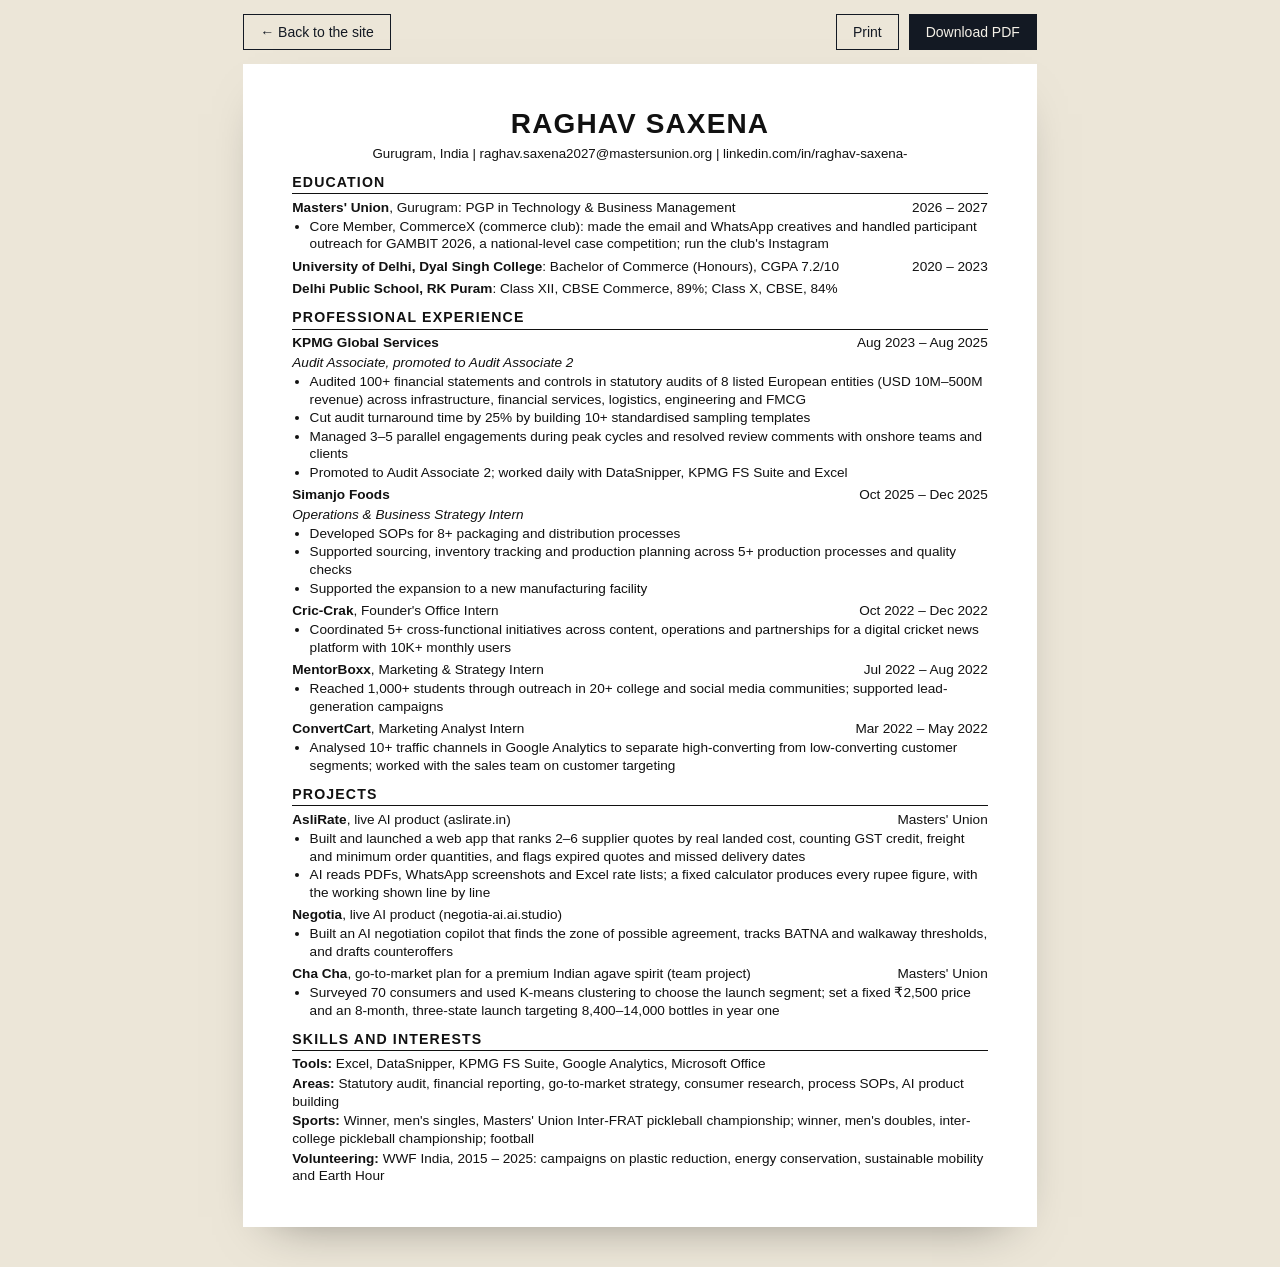
==== resume.html @ e47d23f4 "Add files via upload" ====
<!doctype html>
<html lang="en">
<head>
<meta charset="utf-8">
<meta name="viewport" content="width=device-width, initial-scale=1">
<title>Raghav Saxena | Résumé</title>
<meta name="description" content="Résumé of Raghav Saxena: PGP in Technology & Business Management at Masters' Union, two years of audit at KPMG Global Services, and two live AI products.">
<link rel="icon" href="favicon.svg" type="image/svg+xml">
<style>
  @page { size: A4; margin: 11mm 13mm; }
  * { box-sizing: border-box; }
  html { background: #ece6d8; }
  body { margin: 0; font-family: Calibri, Carlito, Arial, Helvetica, sans-serif; font-size: 10.2pt; line-height: 1.3; color: #111; }
  a { color: inherit; text-decoration: none; }
  .bar { max-width: 210mm; margin: 0 auto; padding: 14px 0; display: flex; gap: 10px; align-items: center; justify-content: space-between; font-size: 14px; }
  .bar div { display: flex; gap: 10px; }
  .bar a, .bar button { font: inherit; border: 1px solid #131923; padding: 8px 16px; background: none; cursor: pointer; color: #131923; }
  .bar .solid { background: #131923; color: #f5f1e8; }
  .page { background: #fff; max-width: 210mm; min-height: 297mm; margin: 0 auto 40px; padding: 11mm 13mm; box-shadow: 0 20px 50px -30px rgba(0,0,0,.5); }
  h1 { font-size: 21pt; letter-spacing: .04em; margin: 0; text-align: center; font-weight: 700; }
  .contact { text-align: center; margin: 2pt 0 0; font-size: 10pt; }
  h2 { font-size: 10.6pt; letter-spacing: .08em; text-transform: uppercase; margin: 8pt 0 3pt; padding-bottom: 1.5pt; border-bottom: 1pt solid #111; font-weight: 700; }
  .row { display: flex; justify-content: space-between; gap: 12pt; margin-top: 3.5pt; }
  .row b { font-weight: 700; }
  .row span:last-child { white-space: nowrap; }
  .sub { font-style: italic; }
  ul { margin: 1pt 0 0; padding-left: 13pt; }
  li { margin: 0 0 .6pt; }
  p { margin: 1.5pt 0 0; }
  @media screen and (max-width: 800px) { .page { padding: 20px 16px; min-height: 0; } .bar { padding: 14px 16px; flex-wrap: wrap; } .row { flex-direction: column; gap: 0; } }
  @media print {
    html { background: #fff; }
    .bar { display: none; }
    .page { box-shadow: none; margin: 0; padding: 0; max-width: none; min-height: 0; }
  }
</style>
</head>
<body>
<div class="bar">
  <a href="index.html">← Back to the site</a>
  <div>
    <button type="button" onclick="window.print()">Print</button>
    <a class="solid" href="assets/Raghav-Saxena-Resume.pdf" download>Download PDF</a>
  </div>
</div>

<main class="page">
  <h1>RAGHAV SAXENA</h1>
  <p class="contact">Gurugram, India | <a href="mailto:raghav.saxena2027@mastersunion.org">raghav.saxena2027@mastersunion.org</a> | <a href="https://www.linkedin.com/in/raghav-saxena-/">linkedin.com/in/raghav-saxena-</a></p>

  <h2>Education</h2>
  <div class="row"><span><b>Masters' Union</b>, Gurugram: PGP in Technology &amp; Business Management</span><span>2026 – 2027</span></div>
  <ul>
    <li>Core Member, CommerceX (commerce club): made the email and WhatsApp creatives and handled participant outreach for GAMBIT 2026, a national-level case competition; run the club's Instagram</li>
  </ul>
  <div class="row"><span><b>University of Delhi, Dyal Singh College</b>: Bachelor of Commerce (Honours), CGPA 7.2/10</span><span>2020 – 2023</span></div>
  <div class="row"><span><b>Delhi Public School, RK Puram</b>: Class XII, CBSE Commerce, 89%; Class X, CBSE, 84%</span><span></span></div>

  <h2>Professional experience</h2>
  <div class="row"><span><b>KPMG Global Services</b></span><span>Aug 2023 – Aug 2025</span></div>
  <p class="sub">Audit Associate, promoted to Audit Associate 2</p>
  <ul>
    <li>Audited 100+ financial statements and controls in statutory audits of 8 listed European entities (USD 10M–500M revenue) across infrastructure, financial services, logistics, engineering and FMCG</li>
    <li>Cut audit turnaround time by 25% by building 10+ standardised sampling templates</li>
    <li>Managed 3–5 parallel engagements during peak cycles and resolved review comments with onshore teams and clients</li>
    <li>Promoted to Audit Associate 2; worked daily with DataSnipper, KPMG FS Suite and Excel</li>
  </ul>
  <div class="row"><span><b>Simanjo Foods</b></span><span>Oct 2025 – Dec 2025</span></div>
  <p class="sub">Operations &amp; Business Strategy Intern</p>
  <ul>
    <li>Developed SOPs for 8+ packaging and distribution processes</li>
    <li>Supported sourcing, inventory tracking and production planning across 5+ production processes and quality checks</li>
    <li>Supported the expansion to a new manufacturing facility</li>
  </ul>
  <div class="row"><span><b>Cric-Crak</b>, Founder's Office Intern</span><span>Oct 2022 – Dec 2022</span></div>
  <ul>
    <li>Coordinated 5+ cross-functional initiatives across content, operations and partnerships for a digital cricket news platform with 10K+ monthly users</li>
  </ul>
  <div class="row"><span><b>MentorBoxx</b>, Marketing &amp; Strategy Intern</span><span>Jul 2022 – Aug 2022</span></div>
  <ul>
    <li>Reached 1,000+ students through outreach in 20+ college and social media communities; supported lead-generation campaigns</li>
  </ul>
  <div class="row"><span><b>ConvertCart</b>, Marketing Analyst Intern</span><span>Mar 2022 – May 2022</span></div>
  <ul>
    <li>Analysed 10+ traffic channels in Google Analytics to separate high-converting from low-converting customer segments; worked with the sales team on customer targeting</li>
  </ul>

  <h2>Projects</h2>
  <div class="row"><span><b>AsliRate</b>, live AI product (<a href="https://aslirate.in/">aslirate.in</a>)</span><span>Masters' Union</span></div>
  <ul>
    <li>Built and launched a web app that ranks 2–6 supplier quotes by real landed cost, counting GST credit, freight and minimum order quantities, and flags expired quotes and missed delivery dates</li>
    <li>AI reads PDFs, WhatsApp screenshots and Excel rate lists; a fixed calculator produces every rupee figure, with the working shown line by line</li>
  </ul>
  <div class="row"><span><b>Negotia</b>, live AI product (<a href="https://negotia-ai.ai.studio/">negotia-ai.ai.studio</a>)</span><span></span></div>
  <ul>
    <li>Built an AI negotiation copilot that finds the zone of possible agreement, tracks BATNA and walkaway thresholds, and drafts counteroffers</li>
  </ul>
  <div class="row"><span><b>Cha Cha</b>, go-to-market plan for a premium Indian agave spirit (team project)</span><span>Masters' Union</span></div>
  <ul>
    <li>Surveyed 70 consumers and used K-means clustering to choose the launch segment; set a fixed ₹2,500 price and an 8-month, three-state launch targeting 8,400–14,000 bottles in year one</li>
  </ul>

  <h2>Skills and interests</h2>
  <p><b>Tools:</b> Excel, DataSnipper, KPMG FS Suite, Google Analytics, Microsoft Office</p>
  <p><b>Areas:</b> Statutory audit, financial reporting, go-to-market strategy, consumer research, process SOPs, AI product building</p>
  <p><b>Sports:</b> Winner, men's singles, Masters' Union Inter-FRAT pickleball championship; winner, men's doubles, inter-college pickleball championship; football</p>
  <p><b>Volunteering:</b> WWF India, 2015 – 2025: campaigns on plastic reduction, energy conservation, sustainable mobility and Earth Hour</p>
</main>
</body>
</html>
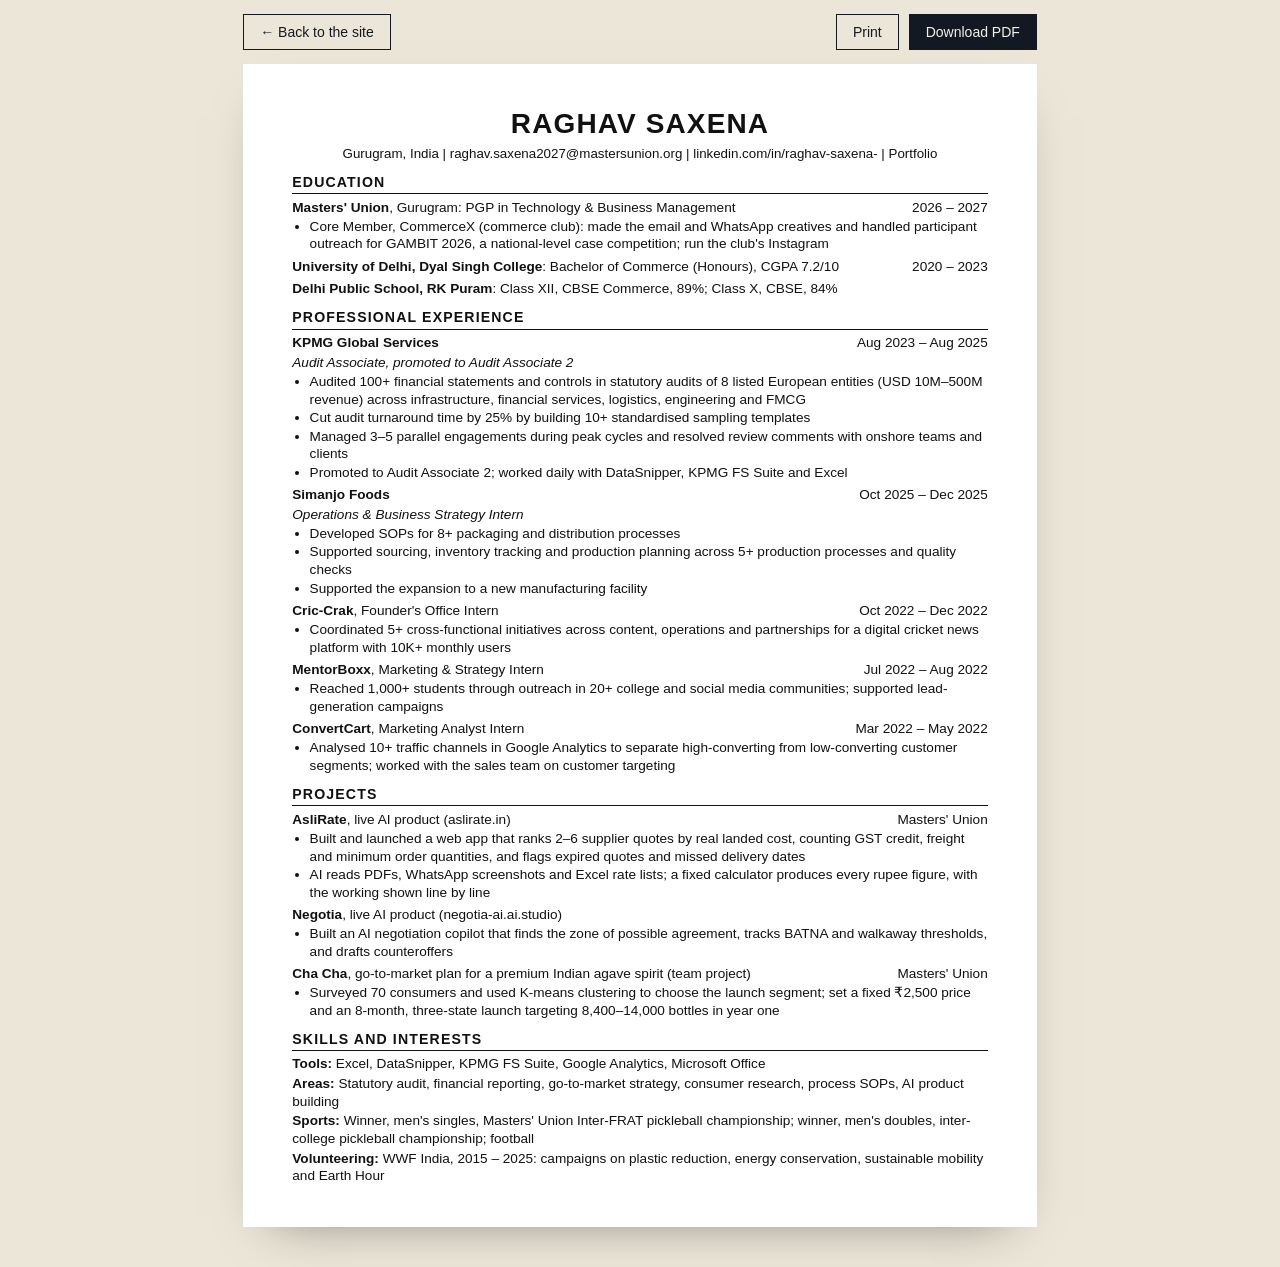
==== commit e702fb66: "Add files via upload" ====
--- a/resume.html
+++ b/resume.html
@@ -46,7 +46,7 @@
 
 <main class="page">
   <h1>RAGHAV SAXENA</h1>
-  <p class="contact">Gurugram, India | <a href="mailto:raghav.saxena2027@mastersunion.org">raghav.saxena2027@mastersunion.org</a> | <a href="https://www.linkedin.com/in/raghav-saxena-/">linkedin.com/in/raghav-saxena-</a></p>
+  <p class="contact">Gurugram, India | <a href="mailto:raghav.saxena2027@mastersunion.org">raghav.saxena2027@mastersunion.org</a> | <a href="https://www.linkedin.com/in/raghav-saxena-/">linkedin.com/in/raghav-saxena-</a> | <a href="https://raghavsaxena6910.github.io/raghav-saxena-portfolio/">Portfolio</a></p>
 
   <h2>Education</h2>
   <div class="row"><span><b>Masters' Union</b>, Gurugram: PGP in Technology &amp; Business Management</span><span>2026 – 2027</span></div>
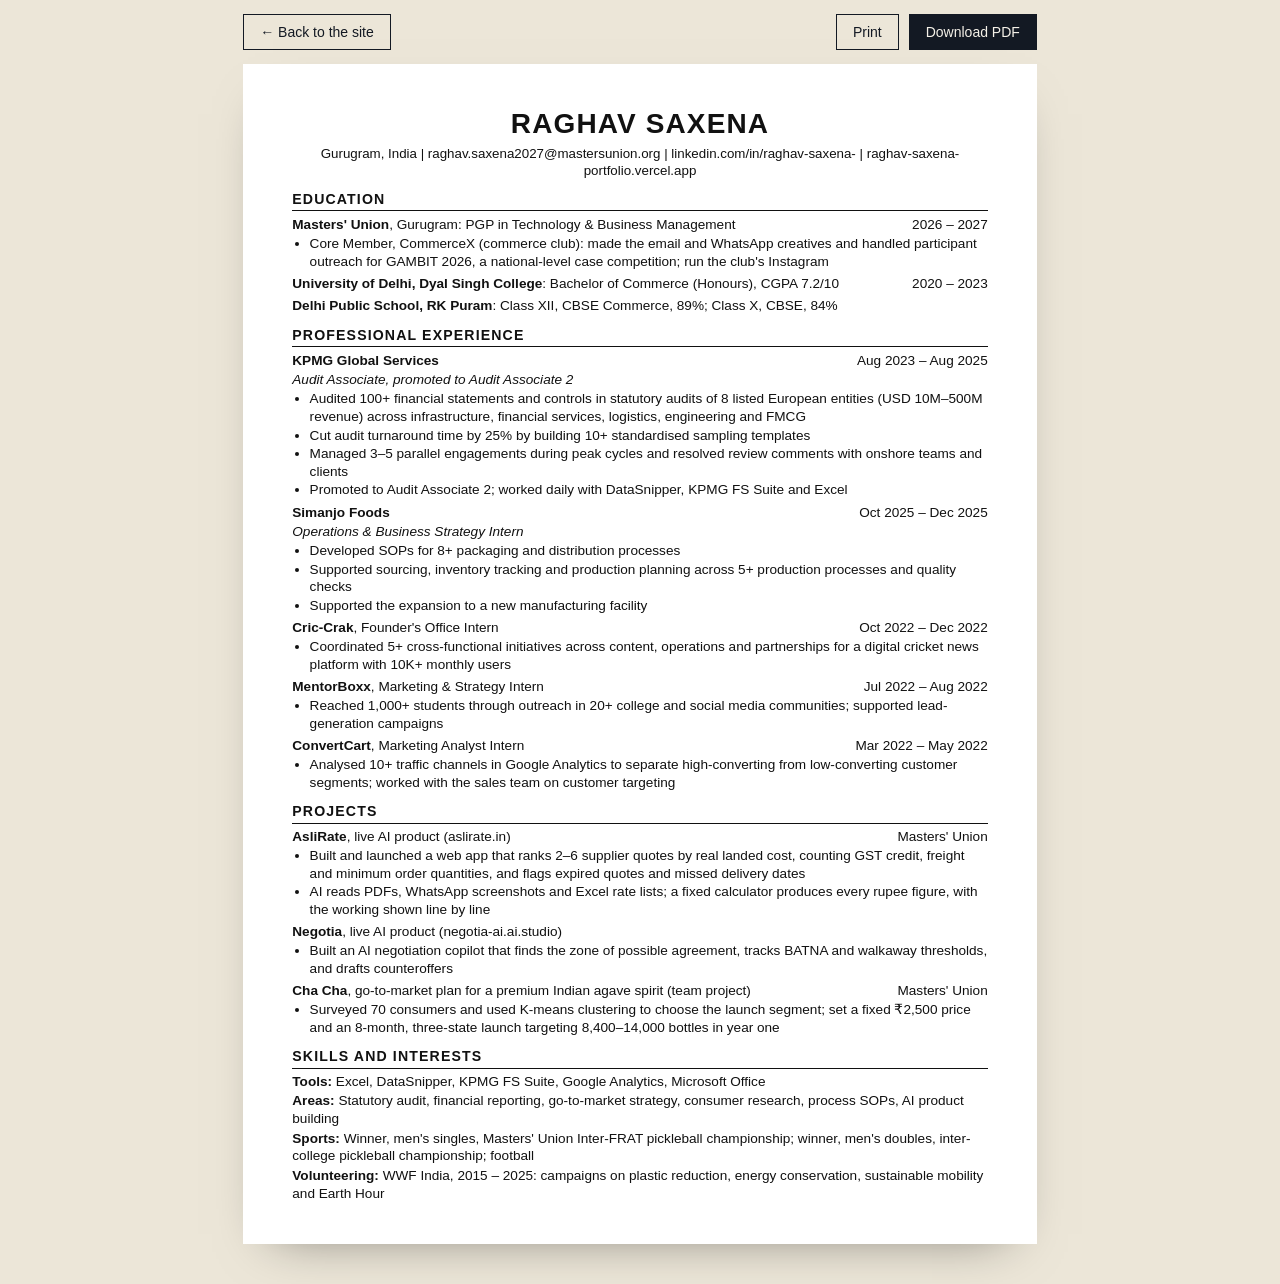
==== commit c404a0d2: "Add files via upload" ====
--- a/resume.html
+++ b/resume.html
@@ -46,7 +46,7 @@
 
 <main class="page">
   <h1>RAGHAV SAXENA</h1>
-  <p class="contact">Gurugram, India | <a href="mailto:raghav.saxena2027@mastersunion.org">raghav.saxena2027@mastersunion.org</a> | <a href="https://www.linkedin.com/in/raghav-saxena-/">linkedin.com/in/raghav-saxena-</a> | <a href="https://raghavsaxena6910.github.io/raghav-saxena-portfolio/">Portfolio</a></p>
+  <p class="contact">Gurugram, India | <a href="mailto:raghav.saxena2027@mastersunion.org">raghav.saxena2027@mastersunion.org</a> | <a href="https://www.linkedin.com/in/raghav-saxena-/">linkedin.com/in/raghav-saxena-</a> | <a href="https://raghav-saxena-portfolio.vercel.app/">raghav-saxena-portfolio.vercel.app</a></p>
 
   <h2>Education</h2>
   <div class="row"><span><b>Masters' Union</b>, Gurugram: PGP in Technology &amp; Business Management</span><span>2026 – 2027</span></div>
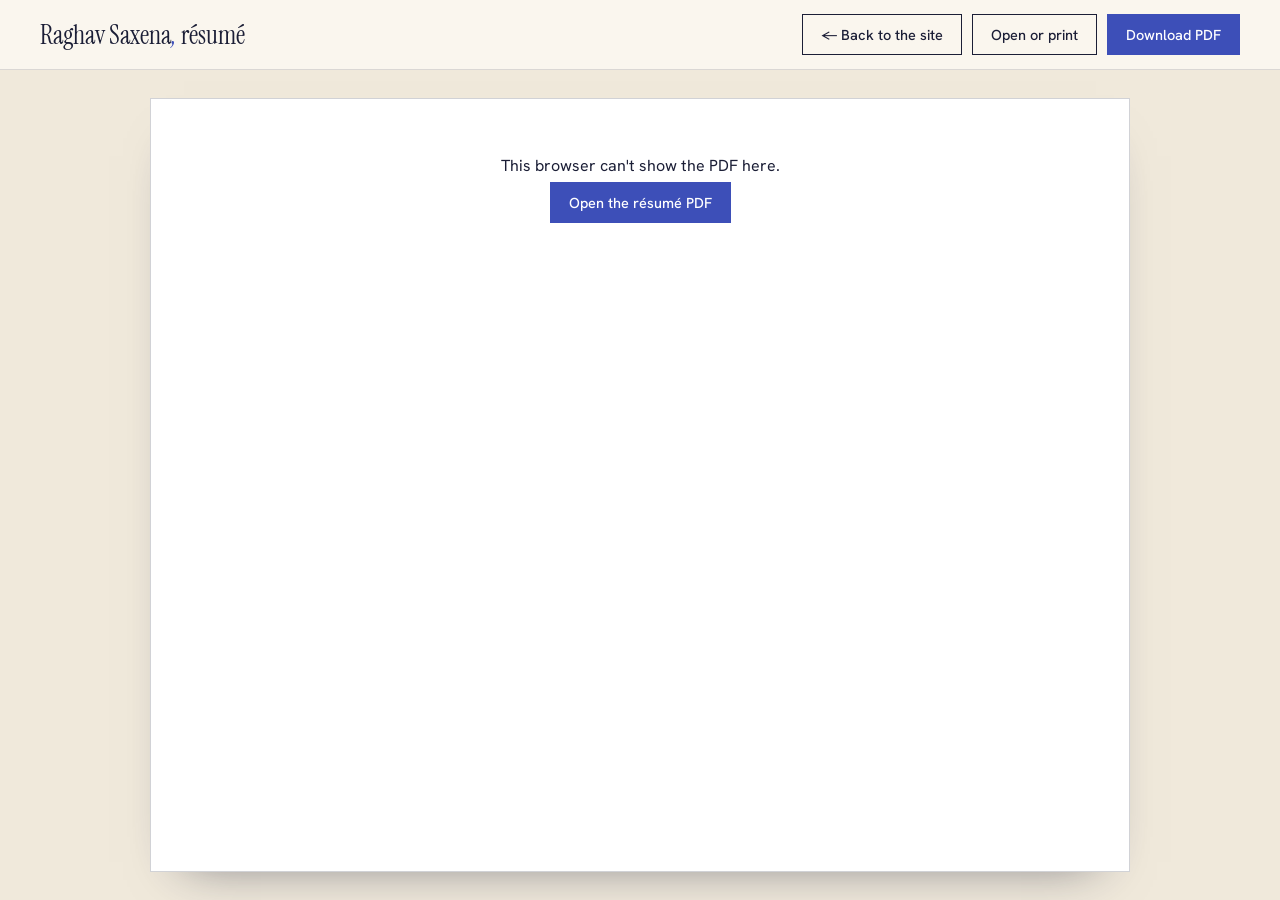
==== commit 389e349b: "Add files via upload" ====
--- a/resume.html
+++ b/resume.html
@@ -4,107 +4,45 @@
 <meta charset="utf-8">
 <meta name="viewport" content="width=device-width, initial-scale=1">
 <title>Raghav Saxena | Résumé</title>
-<meta name="description" content="Résumé of Raghav Saxena: PGP in Technology & Business Management at Masters' Union, two years of audit at KPMG Global Services, and two live AI products.">
+<meta name="description" content="Résumé of Raghav Saxena: PGP in Technology & Business Management at Masters' Union, two years of audit at KPMG Global Services, and a live AI product, AsliRate.">
 <link rel="icon" href="favicon.svg" type="image/svg+xml">
+<link rel="preconnect" href="https://fonts.googleapis.com">
+<link rel="preconnect" href="https://fonts.gstatic.com" crossorigin>
+<link href="https://fonts.googleapis.com/css2?family=Hanken+Grotesk:wght@400;500;600&family=Instrument+Serif:ital@0;1&display=swap" rel="stylesheet">
 <style>
-  @page { size: A4; margin: 11mm 13mm; }
   * { box-sizing: border-box; }
-  html { background: #ece6d8; }
-  body { margin: 0; font-family: Calibri, Carlito, Arial, Helvetica, sans-serif; font-size: 10.2pt; line-height: 1.3; color: #111; }
+  html, body { height: 100%; }
+  body { margin: 0; background: #f0e9db; color: #1b1e36; font-family: "Hanken Grotesk", system-ui, "Segoe UI", sans-serif; display: flex; flex-direction: column; }
   a { color: inherit; text-decoration: none; }
-  .bar { max-width: 210mm; margin: 0 auto; padding: 14px 0; display: flex; gap: 10px; align-items: center; justify-content: space-between; font-size: 14px; }
-  .bar div { display: flex; gap: 10px; }
-  .bar a, .bar button { font: inherit; border: 1px solid #131923; padding: 8px 16px; background: none; cursor: pointer; color: #131923; }
-  .bar .solid { background: #131923; color: #f5f1e8; }
-  .page { background: #fff; max-width: 210mm; min-height: 297mm; margin: 0 auto 40px; padding: 11mm 13mm; box-shadow: 0 20px 50px -30px rgba(0,0,0,.5); }
-  h1 { font-size: 21pt; letter-spacing: .04em; margin: 0; text-align: center; font-weight: 700; }
-  .contact { text-align: center; margin: 2pt 0 0; font-size: 10pt; }
-  h2 { font-size: 10.6pt; letter-spacing: .08em; text-transform: uppercase; margin: 8pt 0 3pt; padding-bottom: 1.5pt; border-bottom: 1pt solid #111; font-weight: 700; }
-  .row { display: flex; justify-content: space-between; gap: 12pt; margin-top: 3.5pt; }
-  .row b { font-weight: 700; }
-  .row span:last-child { white-space: nowrap; }
-  .sub { font-style: italic; }
-  ul { margin: 1pt 0 0; padding-left: 13pt; }
-  li { margin: 0 0 .6pt; }
-  p { margin: 1.5pt 0 0; }
-  @media screen and (max-width: 800px) { .page { padding: 20px 16px; min-height: 0; } .bar { padding: 14px 16px; flex-wrap: wrap; } .row { flex-direction: column; gap: 0; } }
-  @media print {
-    html { background: #fff; }
-    .bar { display: none; }
-    .page { box-shadow: none; margin: 0; padding: 0; max-width: none; min-height: 0; }
-  }
+  .bar { display: flex; flex-wrap: wrap; gap: 12px; align-items: center; justify-content: space-between; padding: 14px clamp(16px, 4vw, 40px); background: #faf6ee; border-bottom: 1px solid rgba(27, 30, 54, 0.14); }
+  .bar h1 { margin: 0; font-family: "Instrument Serif", Georgia, serif; font-weight: 400; font-size: 26px; }
+  .bar h1 i { color: #3d4fb8; }
+  .bar div { display: flex; gap: 10px; flex-wrap: wrap; }
+  .btn { font-size: 14.5px; font-weight: 500; border: 1px solid #1b1e36; padding: 10px 18px; transition: background .2s, color .2s; }
+  .btn:hover { background: #ecc572; }
+  .btn.solid { background: #3d4fb8; border-color: #3d4fb8; color: #fff; }
+  .btn.solid:hover { background: #d9694c; border-color: #d9694c; }
+  .viewer { flex: 1; min-height: 70vh; padding: clamp(12px, 3vw, 28px); display: flex; justify-content: center; }
+  .viewer object, .viewer iframe { width: 100%; max-width: 980px; height: 100%; min-height: 80vh; border: 1px solid rgba(27, 30, 54, 0.2); background: #fff; box-shadow: 0 24px 50px -34px rgba(27, 30, 54, 0.6); }
+  .fallback { padding: 40px 20px; text-align: center; max-width: 46ch; margin: 0 auto; }
 </style>
 </head>
 <body>
-<div class="bar">
-  <a href="index.html">← Back to the site</a>
+<header class="bar">
+  <h1>Raghav Saxena<i>,</i> résumé</h1>
   <div>
-    <button type="button" onclick="window.print()">Print</button>
-    <a class="solid" href="assets/Raghav-Saxena-Resume.pdf" download>Download PDF</a>
+    <a class="btn" href="index.html">← Back to the site</a>
+    <a class="btn" href="assets/Raghav-Saxena-Resume.pdf" target="_blank" rel="noopener">Open or print</a>
+    <a class="btn solid" href="assets/Raghav-Saxena-Resume.pdf" download>Download PDF</a>
   </div>
-</div>
-
-<main class="page">
-  <h1>RAGHAV SAXENA</h1>
-  <p class="contact">Gurugram, India | <a href="mailto:raghav.saxena2027@mastersunion.org">raghav.saxena2027@mastersunion.org</a> | <a href="https://www.linkedin.com/in/raghav-saxena-/">linkedin.com/in/raghav-saxena-</a> | <a href="https://raghav-saxena-portfolio.vercel.app/">raghav-saxena-portfolio.vercel.app</a></p>
-
-  <h2>Education</h2>
-  <div class="row"><span><b>Masters' Union</b>, Gurugram: PGP in Technology &amp; Business Management</span><span>2026 – 2027</span></div>
-  <ul>
-    <li>Core Member, CommerceX (commerce club): made the email and WhatsApp creatives and handled participant outreach for GAMBIT 2026, a national-level case competition; run the club's Instagram</li>
-  </ul>
-  <div class="row"><span><b>University of Delhi, Dyal Singh College</b>: Bachelor of Commerce (Honours), CGPA 7.2/10</span><span>2020 – 2023</span></div>
-  <div class="row"><span><b>Delhi Public School, RK Puram</b>: Class XII, CBSE Commerce, 89%; Class X, CBSE, 84%</span><span></span></div>
-
-  <h2>Professional experience</h2>
-  <div class="row"><span><b>KPMG Global Services</b></span><span>Aug 2023 – Aug 2025</span></div>
-  <p class="sub">Audit Associate, promoted to Audit Associate 2</p>
-  <ul>
-    <li>Audited 100+ financial statements and controls in statutory audits of 8 listed European entities (USD 10M–500M revenue) across infrastructure, financial services, logistics, engineering and FMCG</li>
-    <li>Cut audit turnaround time by 25% by building 10+ standardised sampling templates</li>
-    <li>Managed 3–5 parallel engagements during peak cycles and resolved review comments with onshore teams and clients</li>
-    <li>Promoted to Audit Associate 2; worked daily with DataSnipper, KPMG FS Suite and Excel</li>
-  </ul>
-  <div class="row"><span><b>Simanjo Foods</b></span><span>Oct 2025 – Dec 2025</span></div>
-  <p class="sub">Operations &amp; Business Strategy Intern</p>
-  <ul>
-    <li>Developed SOPs for 8+ packaging and distribution processes</li>
-    <li>Supported sourcing, inventory tracking and production planning across 5+ production processes and quality checks</li>
-    <li>Supported the expansion to a new manufacturing facility</li>
-  </ul>
-  <div class="row"><span><b>Cric-Crak</b>, Founder's Office Intern</span><span>Oct 2022 – Dec 2022</span></div>
-  <ul>
-    <li>Coordinated 5+ cross-functional initiatives across content, operations and partnerships for a digital cricket news platform with 10K+ monthly users</li>
-  </ul>
-  <div class="row"><span><b>MentorBoxx</b>, Marketing &amp; Strategy Intern</span><span>Jul 2022 – Aug 2022</span></div>
-  <ul>
-    <li>Reached 1,000+ students through outreach in 20+ college and social media communities; supported lead-generation campaigns</li>
-  </ul>
-  <div class="row"><span><b>ConvertCart</b>, Marketing Analyst Intern</span><span>Mar 2022 – May 2022</span></div>
-  <ul>
-    <li>Analysed 10+ traffic channels in Google Analytics to separate high-converting from low-converting customer segments; worked with the sales team on customer targeting</li>
-  </ul>
-
-  <h2>Projects</h2>
-  <div class="row"><span><b>AsliRate</b>, live AI product (<a href="https://aslirate.in/">aslirate.in</a>)</span><span>Masters' Union</span></div>
-  <ul>
-    <li>Built and launched a web app that ranks 2–6 supplier quotes by real landed cost, counting GST credit, freight and minimum order quantities, and flags expired quotes and missed delivery dates</li>
-    <li>AI reads PDFs, WhatsApp screenshots and Excel rate lists; a fixed calculator produces every rupee figure, with the working shown line by line</li>
-  </ul>
-  <div class="row"><span><b>Negotia</b>, live AI product (<a href="https://negotia-ai.ai.studio/">negotia-ai.ai.studio</a>)</span><span></span></div>
-  <ul>
-    <li>Built an AI negotiation copilot that finds the zone of possible agreement, tracks BATNA and walkaway thresholds, and drafts counteroffers</li>
-  </ul>
-  <div class="row"><span><b>Cha Cha</b>, go-to-market plan for a premium Indian agave spirit (team project)</span><span>Masters' Union</span></div>
-  <ul>
-    <li>Surveyed 70 consumers and used K-means clustering to choose the launch segment; set a fixed ₹2,500 price and an 8-month, three-state launch targeting 8,400–14,000 bottles in year one</li>
-  </ul>
-
-  <h2>Skills and interests</h2>
-  <p><b>Tools:</b> Excel, DataSnipper, KPMG FS Suite, Google Analytics, Microsoft Office</p>
-  <p><b>Areas:</b> Statutory audit, financial reporting, go-to-market strategy, consumer research, process SOPs, AI product building</p>
-  <p><b>Sports:</b> Winner, men's singles, Masters' Union Inter-FRAT pickleball championship; winner, men's doubles, inter-college pickleball championship; football</p>
-  <p><b>Volunteering:</b> WWF India, 2015 – 2025: campaigns on plastic reduction, energy conservation, sustainable mobility and Earth Hour</p>
+</header>
+<main class="viewer">
+  <object data="assets/Raghav-Saxena-Resume.pdf#view=FitH" type="application/pdf" aria-label="Raghav Saxena résumé, PDF">
+    <div class="fallback">
+      <p>This browser can't show the PDF here.</p>
+      <p><a class="btn solid" href="assets/Raghav-Saxena-Resume.pdf">Open the résumé PDF</a></p>
+    </div>
+  </object>
 </main>
 </body>
 </html>
